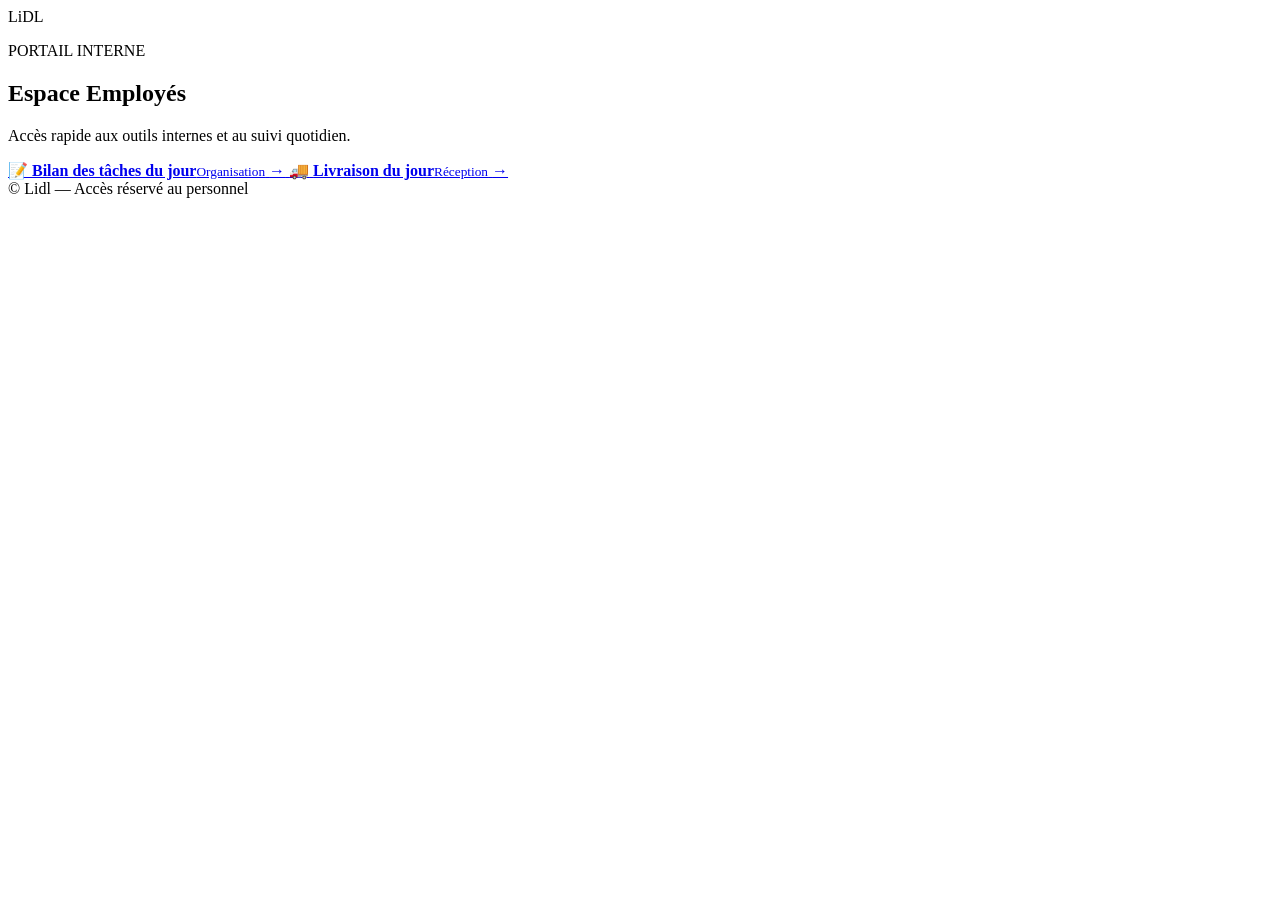
==== index.html @ 330866b4 "Add files via upload" ====
<!doctype html>
<html lang="fr">
<head>
  <meta charset="utf-8">
  <meta name="viewport" content="width=device-width, initial-scale=1">
  <meta name="theme-color" content="#0050aa">
  <title>Lidl | Espace Employés</title>
  <link rel="stylesheet" href="assets/style.css">
</head>
<body class="home-body">
  <main class="home-shell">
    <section class="hero-card">
      <div class="brand-mark" aria-label="Lidl">L<span>i</span>DL</div>
      <p class="eyebrow">PORTAIL INTERNE</p>
      <h1>Espace Employés</h1>
      <p class="lead">Accès rapide aux outils internes et au suivi quotidien.</p>
      <div class="tool-grid">
        <a class="tool-card" href="index1.html">
          <span class="tool-icon">📝</span>
          <span><strong>Bilan des tâches du jour</strong><small>Organisation</small></span>
          <span class="arrow">→</span>
        </a>
        <a class="tool-card" href="livraison.html">
          <span class="tool-icon">🚚</span>
          <span><strong>Livraison du jour</strong><small>Réception</small></span>
          <span class="arrow">→</span>
        </a>
      </div>
    </section>
    <footer>© Lidl — Accès réservé au personnel</footer>
  </main>
</body>
</html>
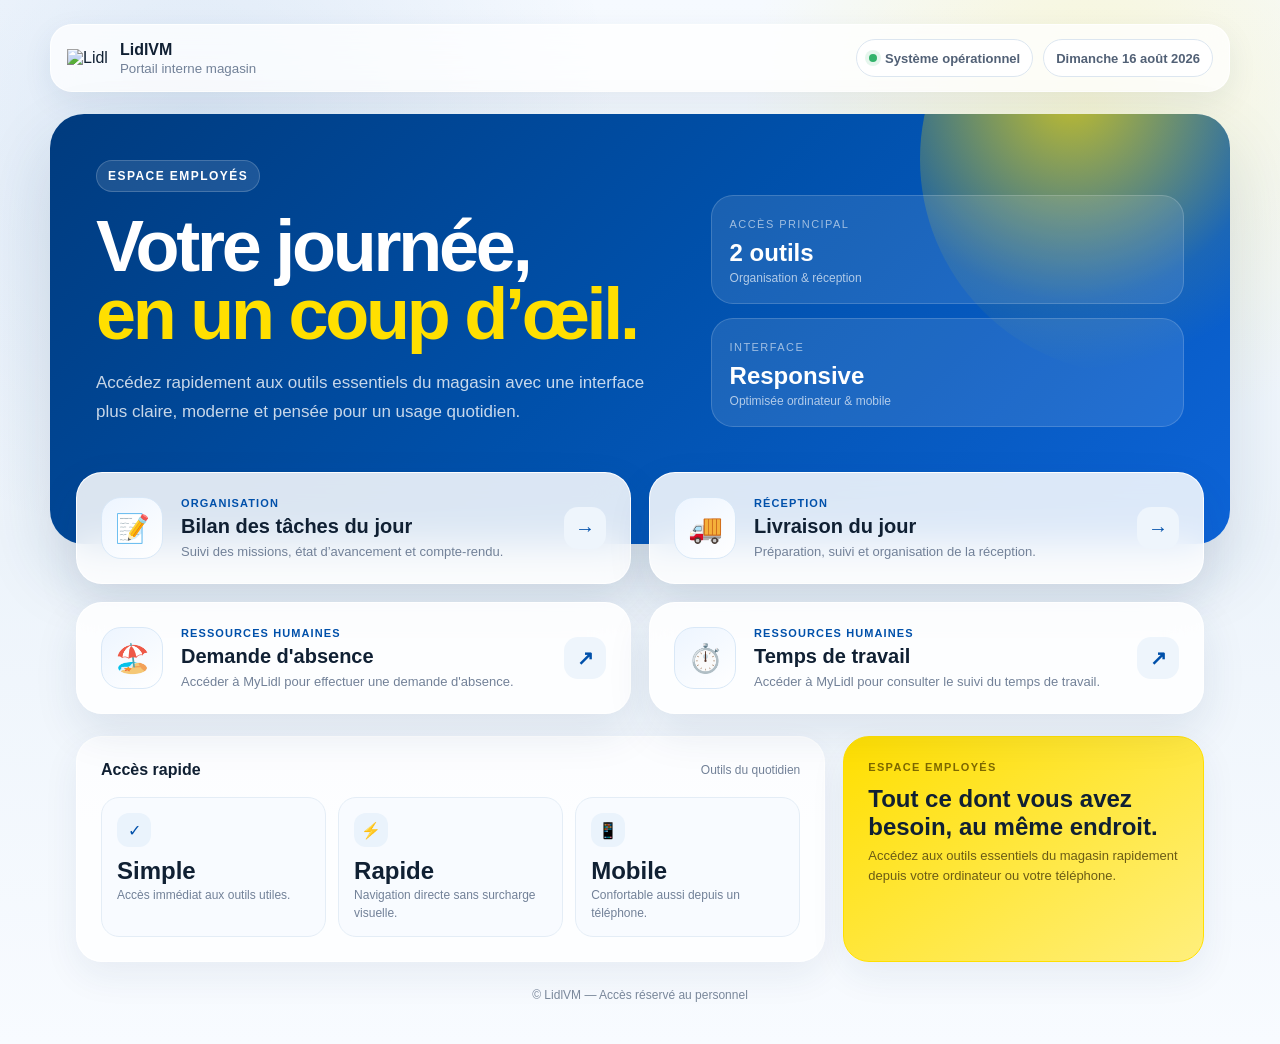
==== commit 0f372328: "Update index.html" ====
--- a/index.html
+++ b/index.html
@@ -1,33 +1,107 @@
+<!--
+  LidlVM
+  Fichier : index.html
+  Développement / maintenance : MV
+
+  Notes :
+  - interface pensée pour une utilisation rapide en magasin
+  - garder les blocs simples à modifier si les besoins évoluent
+  - éviter de charger la page avec des dépendances inutiles
+-->
+
 <!doctype html>
 <html lang="fr">
 <head>
-  <meta charset="utf-8">
-  <meta name="viewport" content="width=device-width, initial-scale=1">
-  <meta name="theme-color" content="#0050aa">
-  <title>Lidl | Espace Employés</title>
-  <link rel="stylesheet" href="assets/style.css">
+  <!-- Métadonnées de base et styles globaux -->
+<meta charset="utf-8">
+<meta name="viewport" content="width=device-width,initial-scale=1">
+<title>LidlVM — Espace Employés</title>
+<style>
+:root{--blue:#0050aa;--blue2:#0d64d8;--blue3:#003b7e;--yellow:#ffdf00;--red:#e30613;--ink:#102033;--muted:#728198;--line:#dce6f0}
+*{box-sizing:border-box}
+body{margin:0;font-family:Inter,Segoe UI,Arial,sans-serif;color:var(--ink);background:
+radial-gradient(circle at 15% 12%,rgba(0,80,170,.10),transparent 30%),
+radial-gradient(circle at 85% 10%,rgba(255,223,0,.16),transparent 24%),
+linear-gradient(180deg,#f6faff 0%,#edf4fb 52%,#f8fbff 100%);min-height:100vh}
+.page{width:min(1180px,calc(100% - 36px));margin:auto;padding:24px 0 42px}
+.topbar{display:flex;align-items:center;justify-content:space-between;gap:18px;margin-bottom:22px;padding:14px 16px;border:1px solid rgba(255,255,255,.85);background:rgba(255,255,255,.76);backdrop-filter:blur(18px);border-radius:22px;box-shadow:0 10px 30px rgba(28,63,102,.08)}
+.brand{display:flex;align-items:center;gap:12px}.logo-img{width:58px;height:58px;object-fit:contain;border-radius:14px;display:block;box-shadow:0 8px 20px rgba(0,80,170,.18)}.brand-copy strong{display:block}.brand-copy small{display:block;color:var(--muted);margin-top:2px}
+.top-actions{display:flex;gap:10px}.pill{height:38px;padding:0 12px;border-radius:999px;border:1px solid var(--line);background:#fff;display:flex;align-items:center;gap:8px;color:#526176;font-size:13px;font-weight:600}.dot{width:8px;height:8px;border-radius:50%;background:#33b36b;box-shadow:0 0 0 4px rgba(51,179,107,.12)}
+.hero{position:relative;overflow:hidden;border-radius:34px;padding:46px;min-height:430px;background:linear-gradient(135deg,#003b7e,#0050aa 48%,#0d64d8);box-shadow:0 30px 70px rgba(22,54,94,.14);color:#fff}
+.hero:before{content:"";position:absolute;width:430px;height:430px;right:-120px;top:-170px;border-radius:50%;background:radial-gradient(circle at 35% 35%,rgba(255,223,0,.75),rgba(255,223,0,.08) 52%,transparent 70%)}
+.hero-grid{position:relative;z-index:1;display:grid;grid-template-columns:1.1fr .9fr;gap:36px;align-items:end}.kicker{display:inline-flex;padding:8px 11px;border-radius:999px;background:rgba(255,255,255,.11);border:1px solid rgba(255,255,255,.18);font-size:12px;font-weight:700;letter-spacing:.12em;text-transform:uppercase;margin-bottom:20px}
+.hero h1{font-size:72px;line-height:.95;letter-spacing:-.045em;margin:0}.hero h1 span{display:block;color:var(--yellow)}.hero p{font-size:17px;line-height:1.7;max-width:640px;color:rgba(255,255,255,.78);margin:20px 0 0}
+.hero-side{display:flex;flex-direction:column;gap:14px}.mini{background:rgba(255,255,255,.10);border:1px solid rgba(255,255,255,.16);border-radius:22px;padding:18px}.mini small{font-size:11px;text-transform:uppercase;letter-spacing:.13em;color:rgba(255,255,255,.58)}.mini b{display:block;font-size:24px;margin-top:7px}.mini span{display:block;margin-top:4px;font-size:12px;color:rgba(255,255,255,.66)}
+.content{margin-top:-72px;position:relative;z-index:2;padding:0 26px}.primary-grid{display:grid;grid-template-columns:1fr 1fr;gap:18px}.action-card{display:flex;align-items:center;gap:18px;padding:24px;text-decoration:none;color:var(--ink);background:rgba(255,255,255,.86);backdrop-filter:blur(18px);border:1px solid rgba(255,255,255,.95);border-radius:26px;box-shadow:0 18px 44px rgba(31,63,101,.10);transition:.22s}.action-card:hover{transform:translateY(-5px);box-shadow:0 24px 54px rgba(31,63,101,.16)}.icon-box{width:62px;height:62px;flex:0 0 62px;border-radius:20px;display:grid;place-items:center;font-size:28px;background:linear-gradient(145deg,#edf5ff,#fff);border:1px solid #d9e8f7}.action-copy{flex:1}.action-copy small{display:block;color:var(--blue);font-weight:700;font-size:11px;text-transform:uppercase;letter-spacing:.10em;margin-bottom:6px}.action-copy strong{display:block;font-size:20px}.action-copy span{display:block;color:var(--muted);font-size:13px;margin-top:6px}.arrow{width:42px;height:42px;border-radius:14px;display:grid;place-items:center;background:#eef5fc;color:var(--blue);font-size:20px;font-weight:800}
+.secondary{margin-top:22px;display:grid;grid-template-columns:1.35fr .65fr;gap:18px}.panel{background:rgba(255,255,255,.78);border:1px solid rgba(255,255,255,.95);border-radius:26px;padding:24px;box-shadow:0 14px 36px rgba(31,63,101,.07)}.section-title{display:flex;justify-content:space-between;align-items:center;margin-bottom:18px}.section-title h2{font-size:16px;margin:0}.section-title span{font-size:12px;color:var(--muted)}.quick-grid{display:grid;grid-template-columns:repeat(3,1fr);gap:12px}.quick{border:1px solid #e4edf6;background:#f8fbff;border-radius:18px;padding:15px}.quick-icon{width:34px;height:34px;border-radius:12px;display:grid;place-items:center;background:#eaf3fc;color:var(--blue)}.quick b{display:block;font-size:24px;margin-top:10px}.quick small{color:var(--muted);font-size:12px}.yellow{background:linear-gradient(145deg,#ffdf00,#ffef7c);border-color:#ffdf00}.yellow .label{font-size:11px;font-weight:800;letter-spacing:.12em;text-transform:uppercase;color:#7d6800}.yellow h3{font-size:24px;line-height:1.15;margin:12px 0 6px}.yellow p{margin:0;color:#6b5c15;font-size:13px;line-height:1.55}.footer{text-align:center;color:#7b899c;font-size:12px;padding:26px 0 0}
+@media(max-width:860px){.hero-grid{grid-template-columns:1fr}.hero h1{font-size:54px}.primary-grid,.secondary{grid-template-columns:1fr}.content{margin-top:18px;padding:0}.hero{padding:32px 24px}.top-actions .date{display:none}.quick-grid{grid-template-columns:1fr}}
+</style>
 </head>
-<body class="home-body">
-  <main class="home-shell">
-    <section class="hero-card">
-      <div class="brand-mark" aria-label="Lidl">L<span>i</span>DL</div>
-      <p class="eyebrow">PORTAIL INTERNE</p>
-      <h1>Espace Employés</h1>
-      <p class="lead">Accès rapide aux outils internes et au suivi quotidien.</p>
-      <div class="tool-grid">
-        <a class="tool-card" href="index1.html">
-          <span class="tool-icon">📝</span>
-          <span><strong>Bilan des tâches du jour</strong><small>Organisation</small></span>
-          <span class="arrow">→</span>
+<!-- Début de l'interface visible -->
+<body>
+<div class="page">
+<!-- Barre haute : identité du portail + retour accueil -->
+<header class="topbar">
+  <div class="brand"><img class="lidl-remote-logo" src="https://upload.wikimedia.org/wikipedia/commons/9/91/Lidl-Logo.svg" alt="Lidl"><div class="brand-copy"><strong>LidlVM</strong><small>Portail interne magasin</small></div></div>
+  <div class="top-actions"><div class="pill"><span class="dot"></span>Système opérationnel</div><div class="pill date">Dimanche 16 août 2026</div></div>
+</header>
+
+<section class="hero">
+ <div class="hero-grid">
+  <div>
+   <div class="kicker">Espace employés</div>
+   <h1>Votre journée,<span>en un coup d’œil.</span></h1>
+   <p>Accédez rapidement aux outils essentiels du magasin avec une interface plus claire, moderne et pensée pour un usage quotidien.</p>
+  </div>
+  <div class="hero-side">
+   <div class="mini"><small>Accès principal</small><b>2 outils</b><span>Organisation & réception</span></div>
+   <div class="mini"><small>Interface</small><b>Responsive</b><span>Optimisée ordinateur & mobile</span></div>
+  </div>
+ </div>
+</section>
+
+<!-- Contenu principal de la page -->
+<main class="content">
+ <div class="primary-grid">
+  <a class="action-card" href="index1.html"><div class="icon-box">📝</div><div class="action-copy"><small>Organisation</small><strong>Bilan des tâches du jour</strong><span>Suivi des missions, état d’avancement et compte-rendu.</span></div><div class="arrow">→</div></a>
+  <a class="action-card" href="livraison.html"><div class="icon-box">🚚</div><div class="action-copy"><small>Réception</small><strong>Livraison du jour</strong><span>Préparation, suivi et organisation de la réception.</span></div><div class="arrow">→</div></a>
+ 
+        <!-- Accès RH MyLidl — ajouté par MV -->
+        <a class="action-card" href="https://mylidl.lidl.com/sap/bc/ui5_ui5/ui2/ushell/shells/abap/Fiorilaunchpad.html?sov-ui-flp=true#ZHRX_SO_ESS_LR-display" target="_blank" rel="noopener noreferrer">
+          <div class="icon-box">🏖️</div>
+          <div class="action-copy">
+            <small>Ressources humaines</small>
+            <strong>Demande d'absence</strong>
+            <span>Accéder à MyLidl pour effectuer une demande d'absence.</span>
+          </div>
+          <div class="arrow">↗</div>
         </a>
-        <a class="tool-card" href="livraison.html">
-          <span class="tool-icon">🚚</span>
-          <span><strong>Livraison du jour</strong><small>Réception</small></span>
-          <span class="arrow">→</span>
+      
+        <!-- Accès RH MyLidl — temps de travail, ajouté par MV -->
+        <a class="action-card" href="https://mylidl.lidl.com/sap/bc/ui5_ui5/ui2/ushell/shells/abap/Fiorilaunchpad.html?sov-ui-flp=true#ZHRX_SO_ESS_TC-display&/activeData/list" target="_blank" rel="noopener noreferrer">
+          <div class="icon-box">⏱️</div>
+          <div class="action-copy">
+            <small>Ressources humaines</small>
+            <strong>Temps de travail</strong>
+            <span>Accéder à MyLidl pour consulter le suivi du temps de travail.</span>
+          </div>
+          <div class="arrow">↗</div>
         </a>
       </div>
-    </section>
-    <footer>© Lidl — Accès réservé au personnel</footer>
-  </main>
-</body>
-</html>
+
+      <section class="secondary">
+  <div class="panel">
+   <div class="section-title"><h2>Accès rapide</h2><span>Outils du quotidien</span></div>
+   <div class="quick-grid">
+    <div class="quick"><div class="quick-icon">✓</div><b>Simple</b><small>Accès immédiat aux outils utiles.</small></div>
+    <div class="quick"><div class="quick-icon">⚡</div><b>Rapide</b><small>Navigation directe sans surcharge visuelle.</small></div>
+    <div class="quick"><div class="quick-icon">📱</div><b>Mobile</b><small>Confortable aussi depuis un téléphone.</small></div>
+   </div>
+  </div>
+  <aside class="panel yellow"><div class="label">ESPACE EMPLOYÉS</div><h3>Tout ce dont vous avez besoin, au même endroit.</h3><p>Accédez aux outils essentiels du magasin rapidement depuis votre ordinateur ou votre téléphone.</p></aside>
+ </section>
+</main>
+<!-- Pied de page volontairement discret -->
+<footer class="footer">© LidlVM — Accès réservé au personnel</footer>
+</div>
+</body></html>
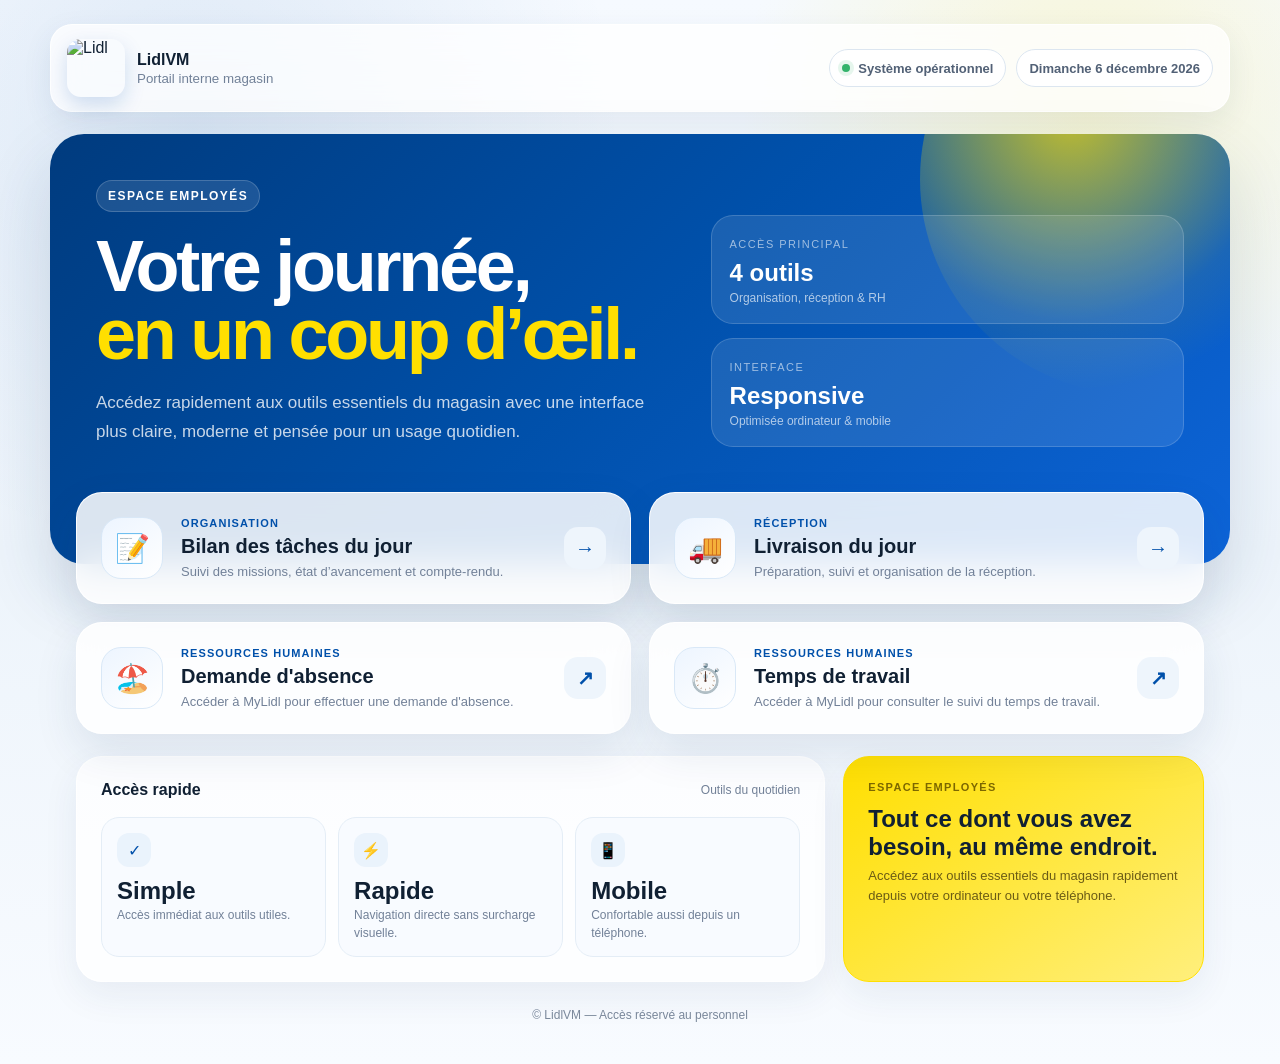
==== commit dcbf58c2: "Refactor header and add dynamic date display Updated the logo class and date display in the header. " ====
--- a/index.html
+++ b/index.html
@@ -42,8 +42,8 @@
 <div class="page">
 <!-- Barre haute : identité du portail + retour accueil -->
 <header class="topbar">
-  <div class="brand"><img class="lidl-remote-logo" src="https://upload.wikimedia.org/wikipedia/commons/9/91/Lidl-Logo.svg" alt="Lidl"><div class="brand-copy"><strong>LidlVM</strong><small>Portail interne magasin</small></div></div>
-  <div class="top-actions"><div class="pill"><span class="dot"></span>Système opérationnel</div><div class="pill date">Dimanche 16 août 2026</div></div>
+  <div class="brand"><img class="logo-img" src="https://upload.wikimedia.org/wikipedia/commons/9/91/Lidl-Logo.svg" alt="Lidl"><div class="brand-copy"><strong>LidlVM</strong><small>Portail interne magasin</small></div></div>
+  <div class="top-actions"><div class="pill"><span class="dot"></span>Système opérationnel</div><div class="pill date" id="currentDate">Date du jour</div></div>
 </header>
 
 <section class="hero">
@@ -54,7 +54,7 @@
    <p>Accédez rapidement aux outils essentiels du magasin avec une interface plus claire, moderne et pensée pour un usage quotidien.</p>
   </div>
   <div class="hero-side">
-   <div class="mini"><small>Accès principal</small><b>2 outils</b><span>Organisation & réception</span></div>
+   <div class="mini"><small>Accès principal</small><b>4 outils</b><span>Organisation, réception & RH</span></div>
    <div class="mini"><small>Interface</small><b>Responsive</b><span>Optimisée ordinateur & mobile</span></div>
   </div>
  </div>
@@ -104,4 +104,14 @@
 <!-- Pied de page volontairement discret -->
 <footer class="footer">© LidlVM — Accès réservé au personnel</footer>
 </div>
+<script>
+  (() => {
+    const dateNode = document.querySelector('#currentDate');
+    if (!dateNode) return;
+    const label = new Intl.DateTimeFormat('fr-FR', {
+      weekday:'long', day:'numeric', month:'long', year:'numeric'
+    }).format(new Date());
+    dateNode.textContent = label.charAt(0).toUpperCase() + label.slice(1);
+  })();
+</script>
 </body></html>
